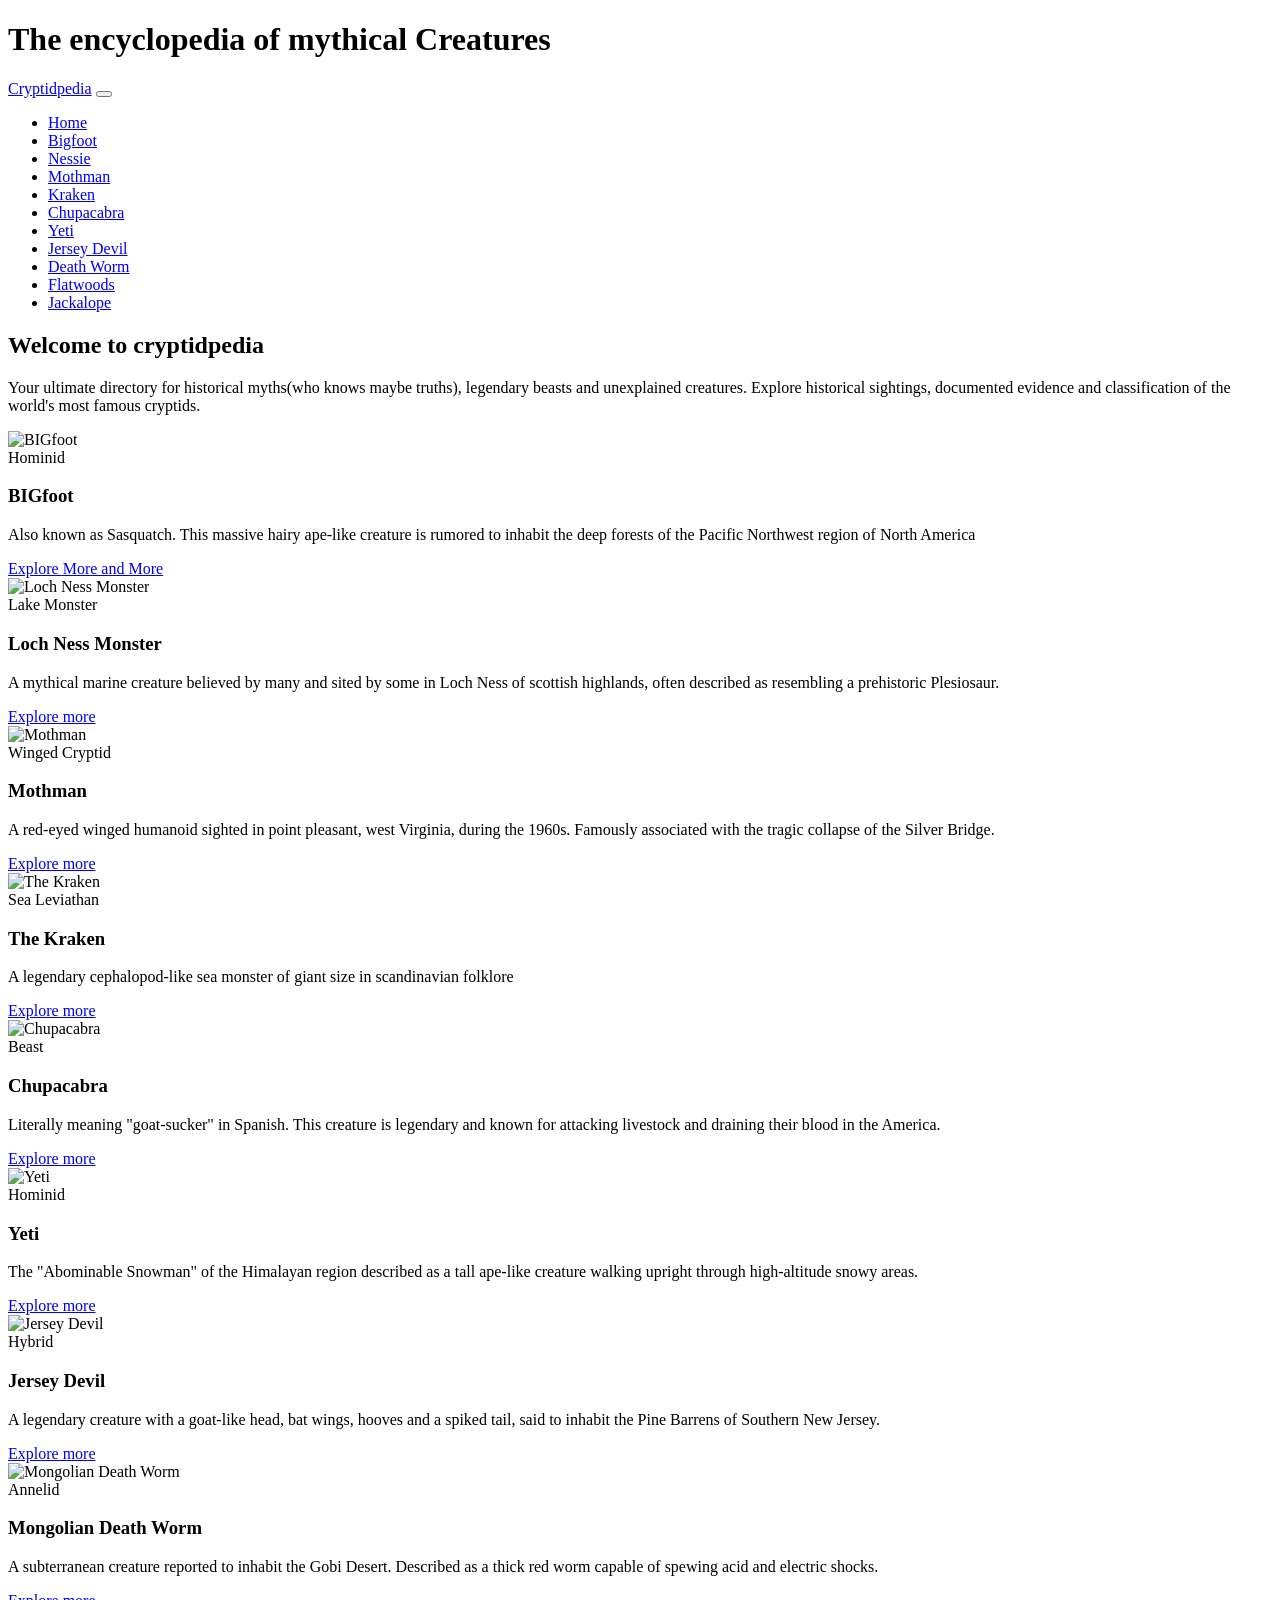
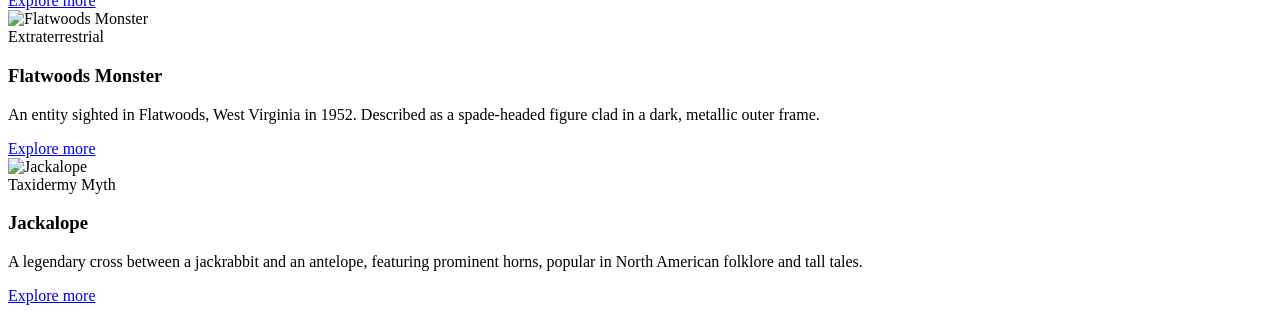
==== index.html @ 9d9c45a8 "fixed the indexing a little, added hamburger menu code and hence index page done for now" ====
<!DOCTYPE html>
<html lang="en">
    <head>
        <meta charset="UTF-8">
        <meta name="viewport" content="width=device-width, initial-scale=1.0">
        <title>Cryptidpedia</title>
        <h1> The encyclopedia of mythical Creatures </h1>
        <link rel="stylesheet" href="style.css">
        <script src="script.js" defer></script>
    </head>

<body>

        <header class="topBar">
        <div class="nav-container">
            <a href="index.html" class="logoText">Cryptid<span>pedia</span></a>
            <button class="hamb-btn" id="hamb-btn">
                <div class="h-line"></div>
                <div class="h-line"></div>
                <div class="h-line"></div>
            </button>
            <ul class="navLinks" id="nav-links-id">
                <li class="nav-item active-tab"><a href="index.html">Home</a></li>
                <li class="nav-item"><a href="bigfoot.html">Bigfoot</a></li>
                <li class="nav-item"><a href="nessie.html">Nessie</a></li>
                <li class="nav-item"><a href="mothman.html">Mothman</a></li>
                <li class="nav-item"><a href="kraken.html">Kraken</a></li>
                <li class="nav-item"><a href="chupacabra.html">Chupacabra</a></li>
                <li class="nav-item"><a href="yeti.html">Yeti</a></li>
                <li class="nav-item"><a href="jersey-devil.html">Jersey Devil</a></li>
                <li class="nav-item"><a href="death-worm.html">Death Worm</a></li>
                <li class="nav-item"><a href="flatwoods.html">Flatwoods</a></li>
                <li class="nav-item"><a href="jackalope.html">Jackalope</a></li>
            </ul>
        </div>
    </header>


<main class="wo-main">
<section class ="my_section">
    <h1>Welcome to cryptidpedia</h1>
    <p>Your ultimate directory for historical myths(who knows maybe truths), legendary beasts and unexplained creatures. Explore historical sightings, documented evidence and classification of the world's most famous cryptids.</p>
</section>

<section class="crytid-list-grud">
    <div clas="cryptid-box">
        <div>
            <div class="cryptid-img"><img src="" alt="BIGfoot"></div>
            <span class="cryptid_type">Hominid</span>
            <h3>BIGfoot</h3>
            <p>Also known as Sasquatch. This massive hairy ape-like creature is rumored to inhabit the deep forests of the Pacific Northwest region  of North America</p>
        </div>
        <a href="BIGfoot.html" class="cryptid-box-btn">Explore More and More</a>
    </div>

    <div class="cryptid-box">
        <div>
            <div class="cryptid-img"><img src="" alt="Loch Ness Monster"></div>
            <span class="cryptid_type">Lake Monster</span>
            <h3>Loch Ness Monster</h3>
            <p>A mythical marine creature believed by many and sited by some in Loch Ness of scottish highlands, often described as resembling a prehistoric Plesiosaur. </p>
        </div>
        <a href="nessie.html" class="cryptid-box-btn"> Explore more</a>
    </div>

    <div class="cryptid-box">
        <div>
            <div class="cryptid-img"><img src="" alt="Mothman"></div>
            <span clas="cryptid_type">Winged Cryptid</span>
            <h3>Mothman</h3>
            <p>A red-eyed winged humanoid sighted in point pleasant, west Virginia, during the 1960s. Famously associated with the tragic collapse of the Silver Bridge.</p>
        </div>
        <a href="mothman.html" class="cryptid-box-btn">Explore more</a>
    </div>

    <div class="cryptid-box">
        <div>
            <div class="cryptid-img"><img src="" alt="The Kraken"></div>
            <span class="cryptid_type">Sea Leviathan</span>
            <h3> The Kraken</h3>
            <p>A legendary cephalopod-like sea monster of giant size in scandinavian folklore</p>
        </div>
        <a href="kraken.html" class="cryptid-box-btn">Explore more</a>
    </div>

    <div class="cryptid-box">
                <div>
                    <div class="cryptid-img"><img src="" alt="Chupacabra"></div>
                    <span class="cryptid_type">Beast</span>
                    <h3>Chupacabra</h3>
                    <p>Literally meaning "goat-sucker" in Spanish. This creature is legendary and known for attacking livestock and draining their blood in the America.</p>
                </div>
                <a href="chupacabra.html" class="cryptid-box-btn">Explore more</a>
            </div>

            <div class="cryptid-box">
                <div>
                    <div class="cryptid-img"><img src="" alt="Yeti"></div>
                    <span class="cryptid_type">Hominid</span>
                    <h3>Yeti</h3>
                    <p>The "Abominable Snowman" of the Himalayan region described as a tall ape-like creature walking upright through high-altitude snowy areas.</p>
                </div>
                <a href="yeti.html" class="cryptid-box-btn">Explore more</a>
            </div>

            <div class="cryptid-box">
                <div>
                    <div class="cryptid-img"><img src="" alt="Jersey Devil"></div>
                    <span class="cryptid_type">Hybrid</span>
                    <h3>Jersey Devil</h3>
                    <p>A legendary creature with a goat-like head, bat wings, hooves and a spiked tail, said to inhabit the Pine Barrens of Southern New Jersey.</p>
                </div>
                <a href="jersey-devil.html" class="cryptid-box-btn">Explore more</a>
            </div>

            <div class="cryptid-box">
                <div>
                    <div class="cryptid-img"><img src="" alt="Mongolian Death Worm"></div>
                    <span class="cryptid_type">Annelid</span>
                    <h3>Mongolian Death Worm</h3>
                    <p>A subterranean creature reported to inhabit the Gobi Desert. Described as a thick red worm capable of spewing acid and electric shocks.</p>
                </div>
                <a href="death-worm.html" class="cryptid-box-btn">Explore more</a>
            </div>

            <div class="cryptid-box">
                <div>
                    <div class="cryptid-img"><img src="" alt="Flatwoods Monster"></div>
                    <span class="cryptid_type">Extraterrestrial</span>
                    <h3>Flatwoods Monster</h3>
                    <p>An entity sighted in Flatwoods, West Virginia in 1952. Described as a spade-headed figure clad in a dark, metallic outer frame.</p>
                </div>
                <a href="flatwoods.html" class="cryptid-box-btn">Explore more</a>
            </div>

            <div class="cryptid-box">
                <div>
                    <div class="cryptid-img"><img src="" alt="Jackalope"></div>
                    <span class="cryptid_type">Taxidermy Myth</span>
                    <h3>Jackalope</h3>
                    <p>A legendary cross between a jackrabbit and an antelope, featuring prominent horns, popular in North American folklore and tall tales.</p>
                </div>
                <a href="jackalope.html" class="cryptid-box-btn">Explore more</a>
            </div>

</section>
</main>
</body>
</html>
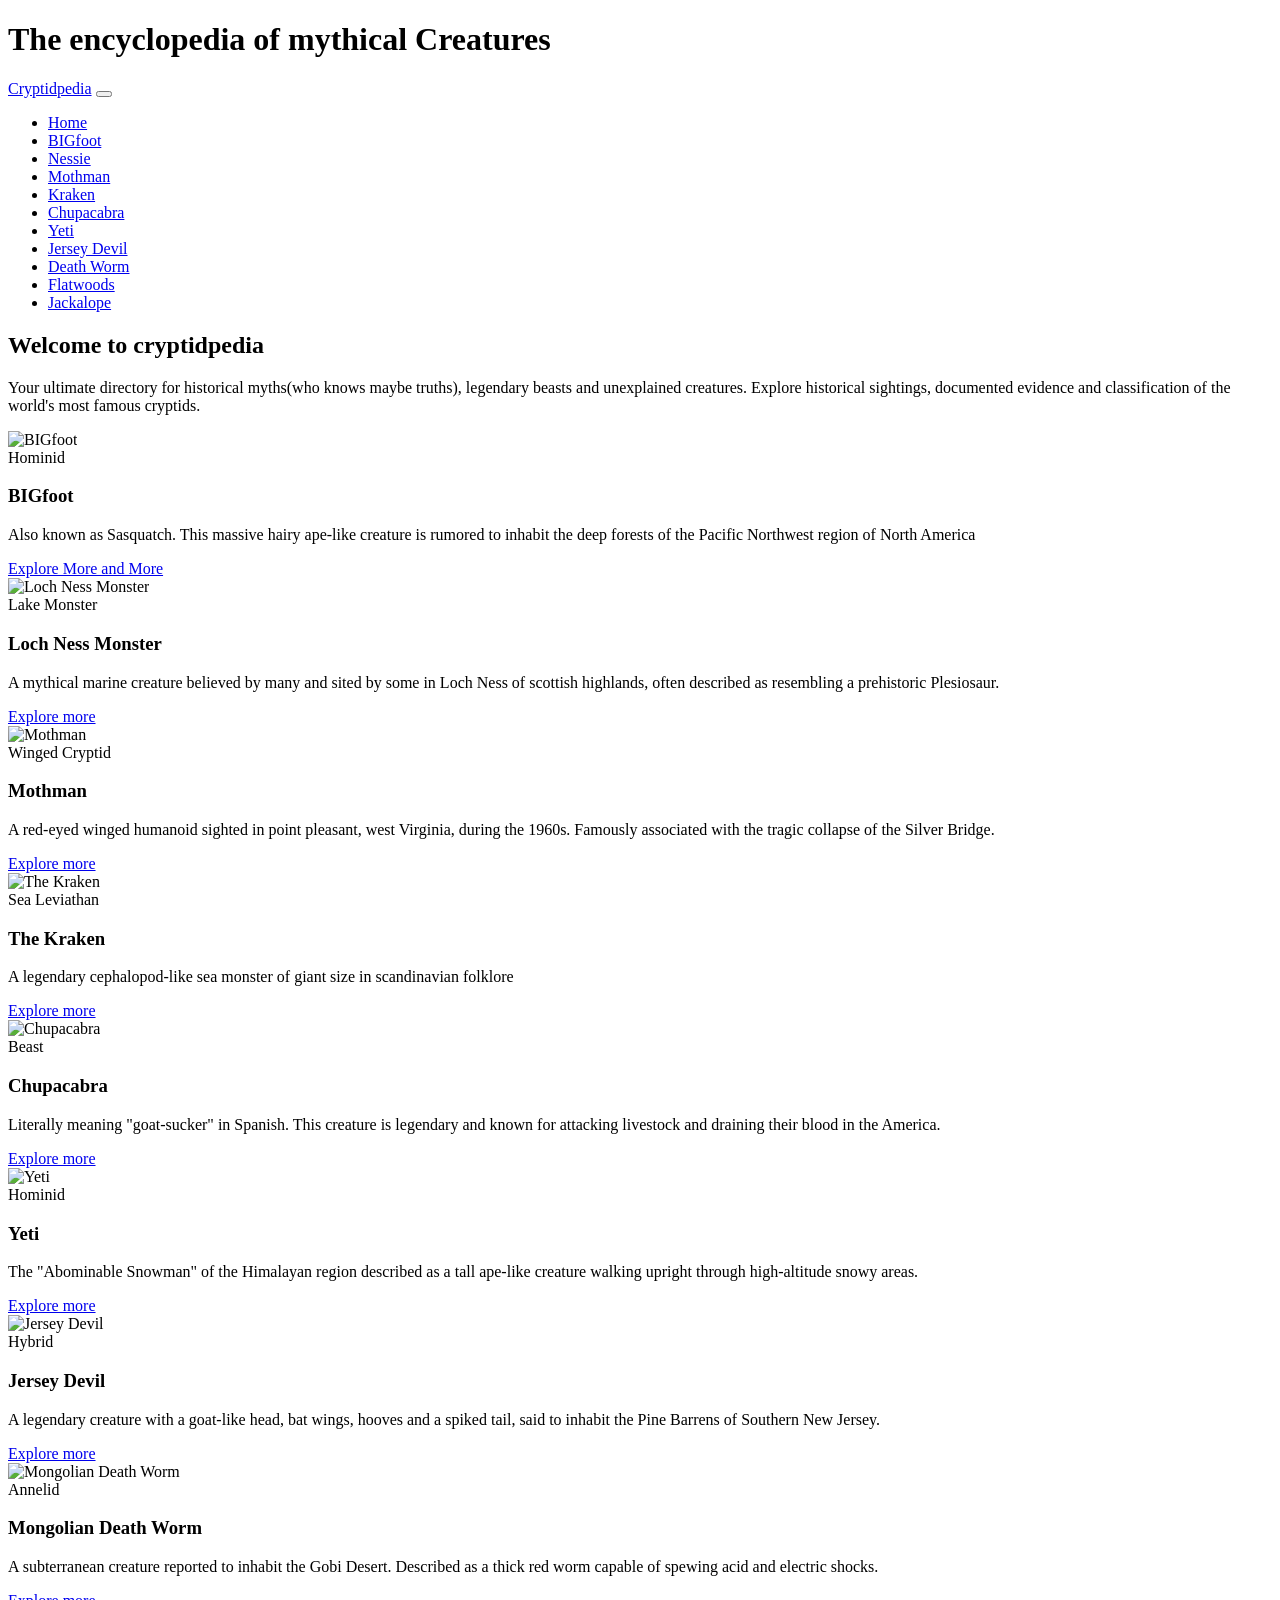
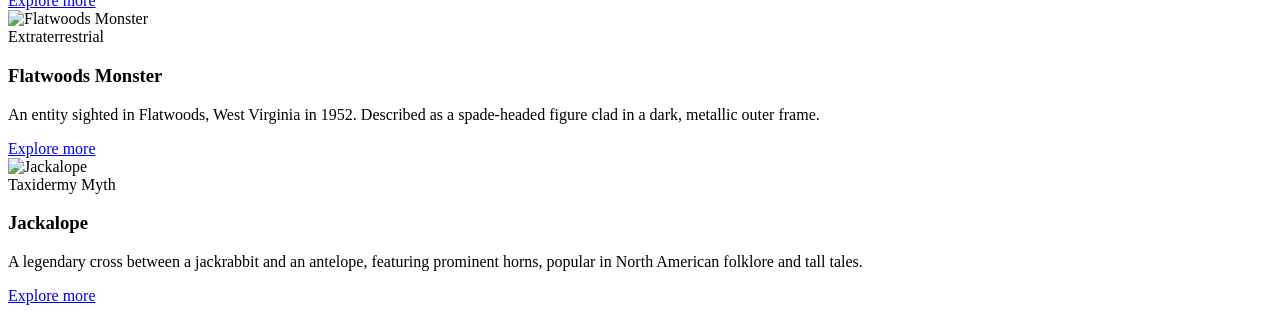
==== commit 6205b41b: "forgot to type Bigfoot as BIGfoot." ====
--- a/index.html
+++ b/index.html
@@ -21,7 +21,7 @@
             </button>
             <ul class="navLinks" id="nav-links-id">
                 <li class="nav-item active-tab"><a href="index.html">Home</a></li>
-                <li class="nav-item"><a href="bigfoot.html">Bigfoot</a></li>
+                <li class="nav-item"><a href="bigfoot.html">BIGfoot</a></li>
                 <li class="nav-item"><a href="nessie.html">Nessie</a></li>
                 <li class="nav-item"><a href="mothman.html">Mothman</a></li>
                 <li class="nav-item"><a href="kraken.html">Kraken</a></li>
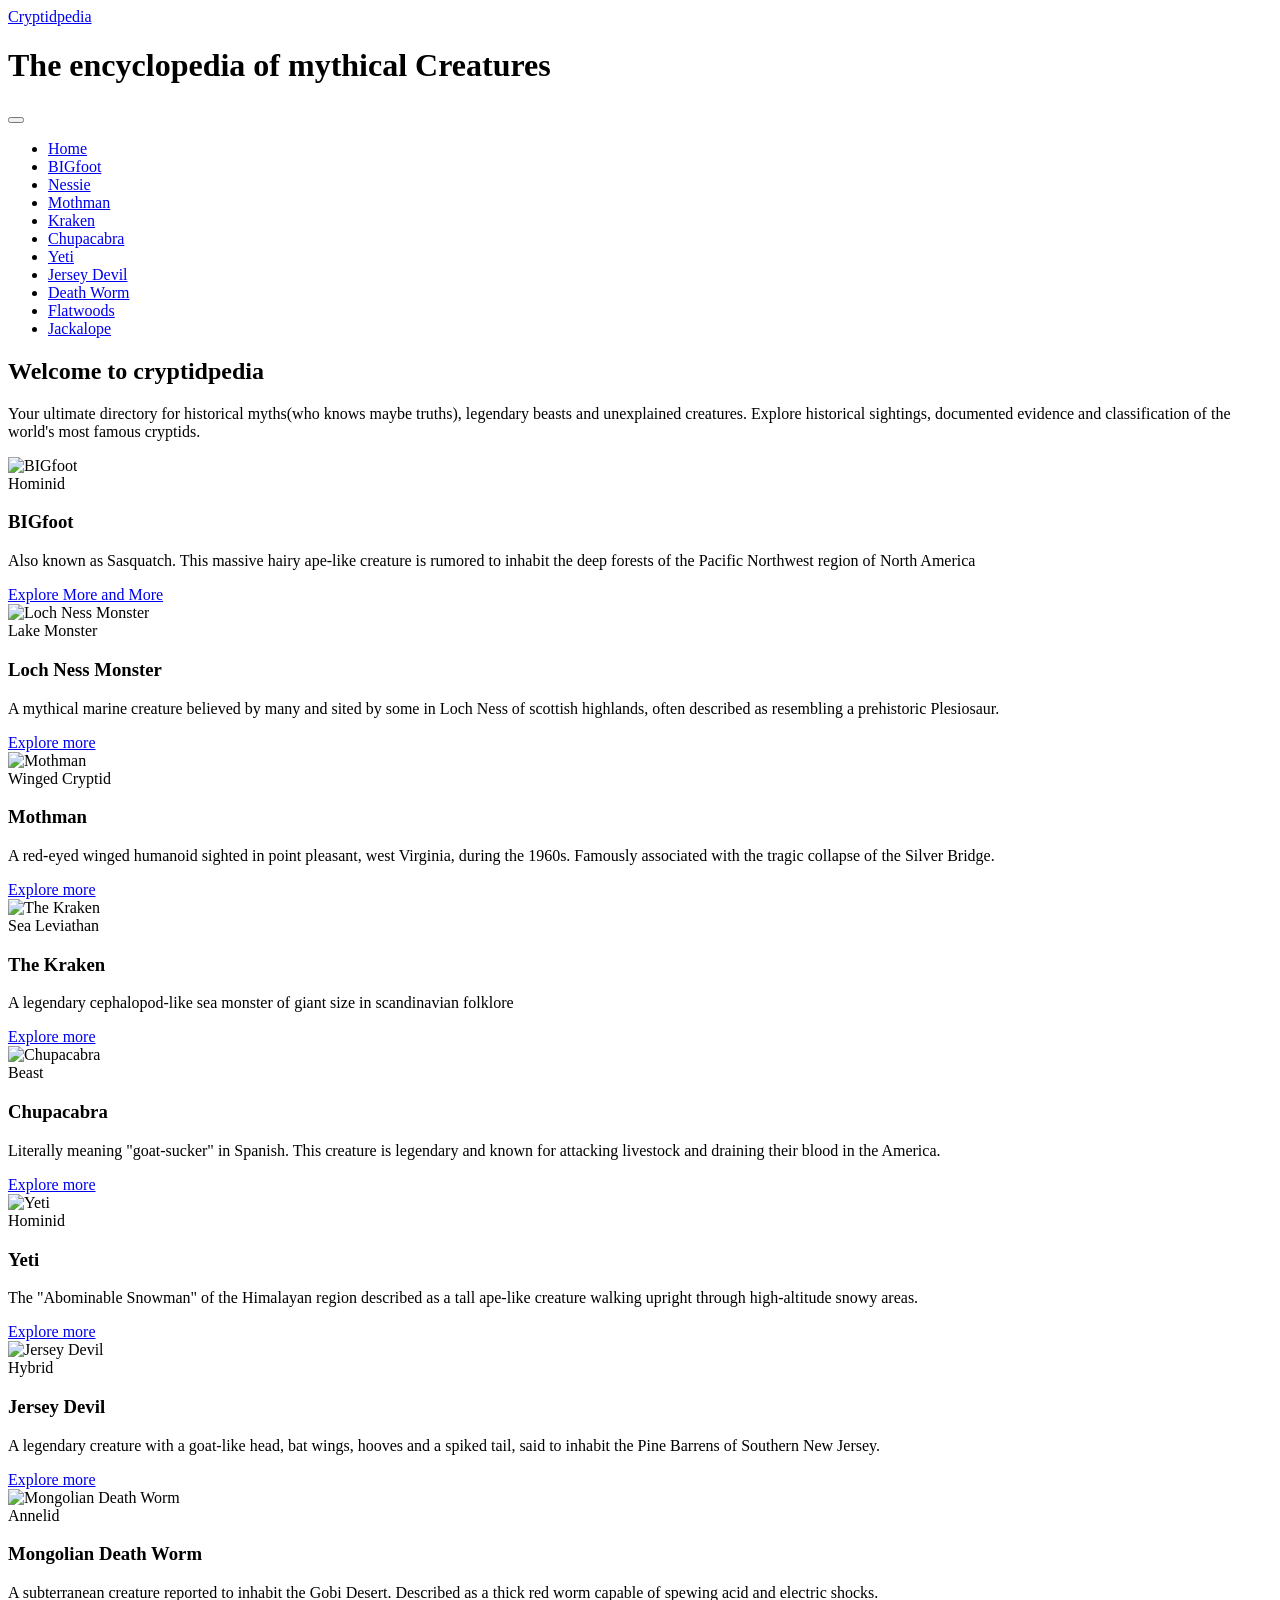
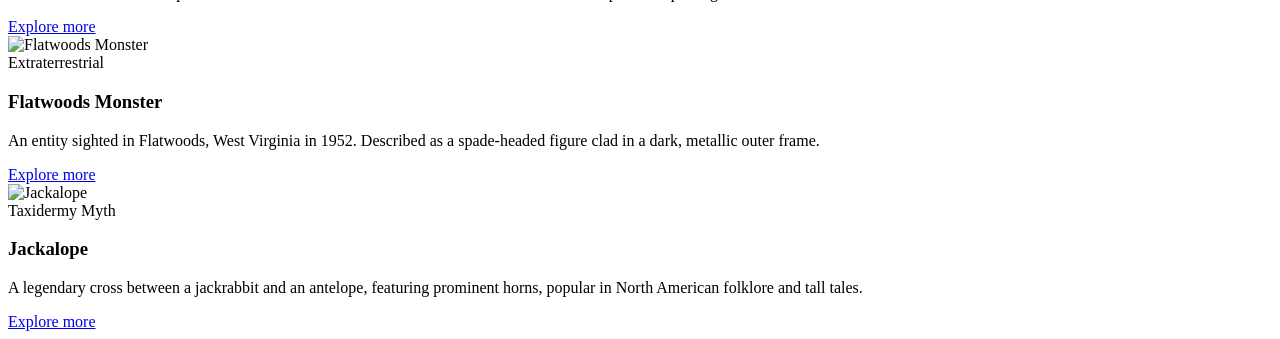
==== commit e1892b5b: "BIGfoot page done. fixed some dumb errors in index file. coding after a long time maybe that's why m" ====
--- a/index.html
+++ b/index.html
@@ -4,7 +4,6 @@
         <meta charset="UTF-8">
         <meta name="viewport" content="width=device-width, initial-scale=1.0">
         <title>Cryptidpedia</title>
-        <h1> The encyclopedia of mythical Creatures </h1>
         <link rel="stylesheet" href="style.css">
         <script src="script.js" defer></script>
     </head>
@@ -14,6 +13,7 @@
         <header class="topBar">
         <div class="nav-container">
             <a href="index.html" class="logoText">Cryptid<span>pedia</span></a>
+            <h1> The encyclopedia of mythical Creatures </h1>
             <button class="hamb-btn" id="hamb-btn">
                 <div class="h-line"></div>
                 <div class="h-line"></div>
@@ -21,7 +21,7 @@
             </button>
             <ul class="navLinks" id="nav-links-id">
                 <li class="nav-item active-tab"><a href="index.html">Home</a></li>
-                <li class="nav-item"><a href="bigfoot.html">BIGfoot</a></li>
+                <li class="nav-item"><a href="BIGfoot.html">BIGfoot</a></li>
                 <li class="nav-item"><a href="nessie.html">Nessie</a></li>
                 <li class="nav-item"><a href="mothman.html">Mothman</a></li>
                 <li class="nav-item"><a href="kraken.html">Kraken</a></li>
@@ -42,8 +42,8 @@
     <p>Your ultimate directory for historical myths(who knows maybe truths), legendary beasts and unexplained creatures. Explore historical sightings, documented evidence and classification of the world's most famous cryptids.</p>
 </section>
 
-<section class="crytid-list-grud">
-    <div clas="cryptid-box">
+<section class="crytid-list-grid">
+    <div class="cryptid-box">
         <div>
             <div class="cryptid-img"><img src="" alt="BIGfoot"></div>
             <span class="cryptid_type">Hominid</span>
@@ -66,7 +66,7 @@
     <div class="cryptid-box">
         <div>
             <div class="cryptid-img"><img src="" alt="Mothman"></div>
-            <span clas="cryptid_type">Winged Cryptid</span>
+            <span class="cryptid_type">Winged Cryptid</span>
             <h3>Mothman</h3>
             <p>A red-eyed winged humanoid sighted in point pleasant, west Virginia, during the 1960s. Famously associated with the tragic collapse of the Silver Bridge.</p>
         </div>
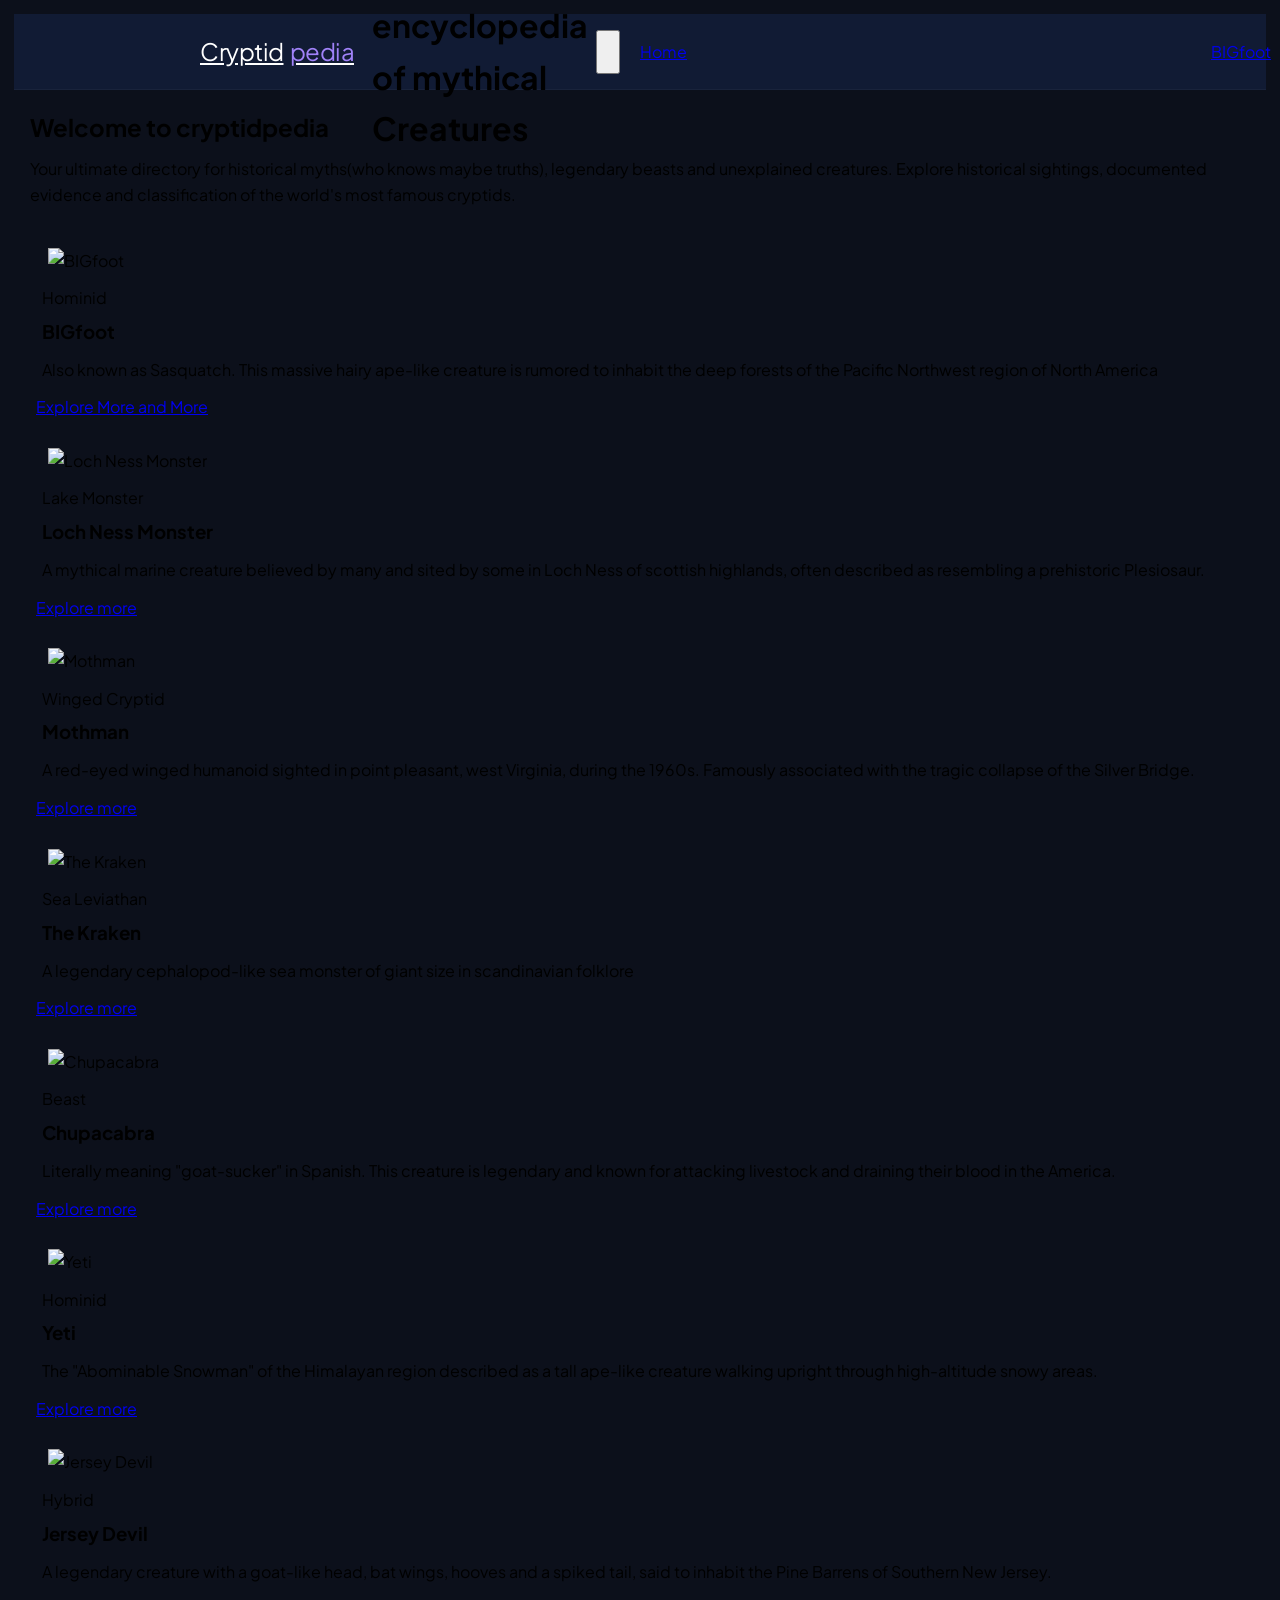
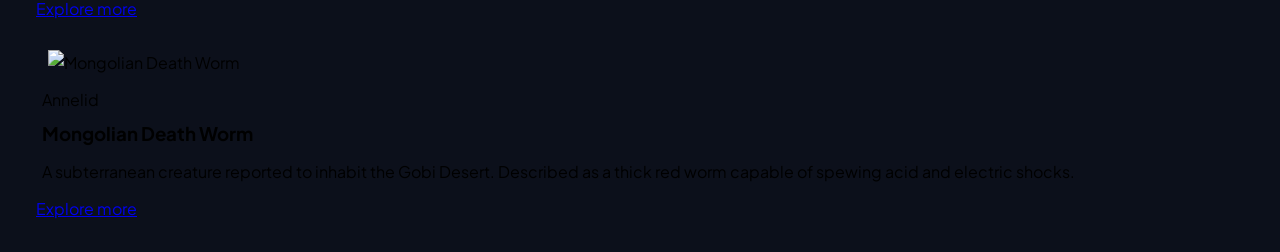
==== commit 38e92efd: "working on css. assined letter spacing negative value thought they would over lap but they didn't. w" ====
--- a/index.html
+++ b/index.html
@@ -122,30 +122,7 @@
                 </div>
                 <a href="death-worm.html" class="cryptid-box-btn">Explore more</a>
             </div>
-
-            <div class="cryptid-box">
-                <div>
-                    <div class="cryptid-img"><img src="" alt="Flatwoods Monster"></div>
-                    <span class="cryptid_type">Extraterrestrial</span>
-                    <h3>Flatwoods Monster</h3>
-                    <p>An entity sighted in Flatwoods, West Virginia in 1952. Described as a spade-headed figure clad in a dark, metallic outer frame.</p>
-                </div>
-                <a href="flatwoods.html" class="cryptid-box-btn">Explore more</a>
-            </div>
-
-            <div class="cryptid-box">
-                <div>
-                    <div class="cryptid-img"><img src="" alt="Jackalope"></div>
-                    <span class="cryptid_type">Taxidermy Myth</span>
-                    <h3>Jackalope</h3>
-                    <p>A legendary cross between a jackrabbit and an antelope, featuring prominent horns, popular in North American folklore and tall tales.</p>
-                </div>
-                <a href="jackalope.html" class="cryptid-box-btn">Explore more</a>
-            </div>
-
 </section>
 </main>
 </body>
-</html>
-
-
+</html>
--- a/style.css
+++ b/style.css
@@ -0,0 +1,56 @@
+@import url('https://fonts.googleapis.com/css2?family=Plus+Jakarta+Sans:wght@300;400;500;600;700;800&display=swap');
+
+* {
+    box-sizing: border-box;
+    margin: 2px;
+    padding: 4px;
+
+}
+
+body {
+    font-family: 'Plus Jakarta Sans', sans-serif;
+    background-color: #0c101b;
+    line-height: 1.6;
+}
+
+.topBar {
+    background: rgba(18, 29, 54, 0.95);
+    backdrop-filter: blur(10px);
+    position: sticky;
+    top: 0;
+    z-index: 1000;
+    border-bottom: 1px solid rgba(255, 255, 255, 0.034);
+    padding: 0px 20px;
+}
+
+.nav-container {
+    max-width: 900px;
+    margin: 0 auto;
+    display: flex;
+    justify-content: space-between;
+    align-items: center;
+    height: 75px;
+}
+
+.logoText {
+    font-size: 24px;
+    color: #ffffff;
+    letter-spacing: -0.5px;
+    transition: all 0.3s ease;
+}
+
+.logoText span {
+    color: #a082f8;
+}
+
+.logoText:hover {
+    color: #c084fc;
+}
+
+.navLinks {
+    display: flex;
+    align-items: center;
+    list-style: none;
+    gap: 500px;
+}
+
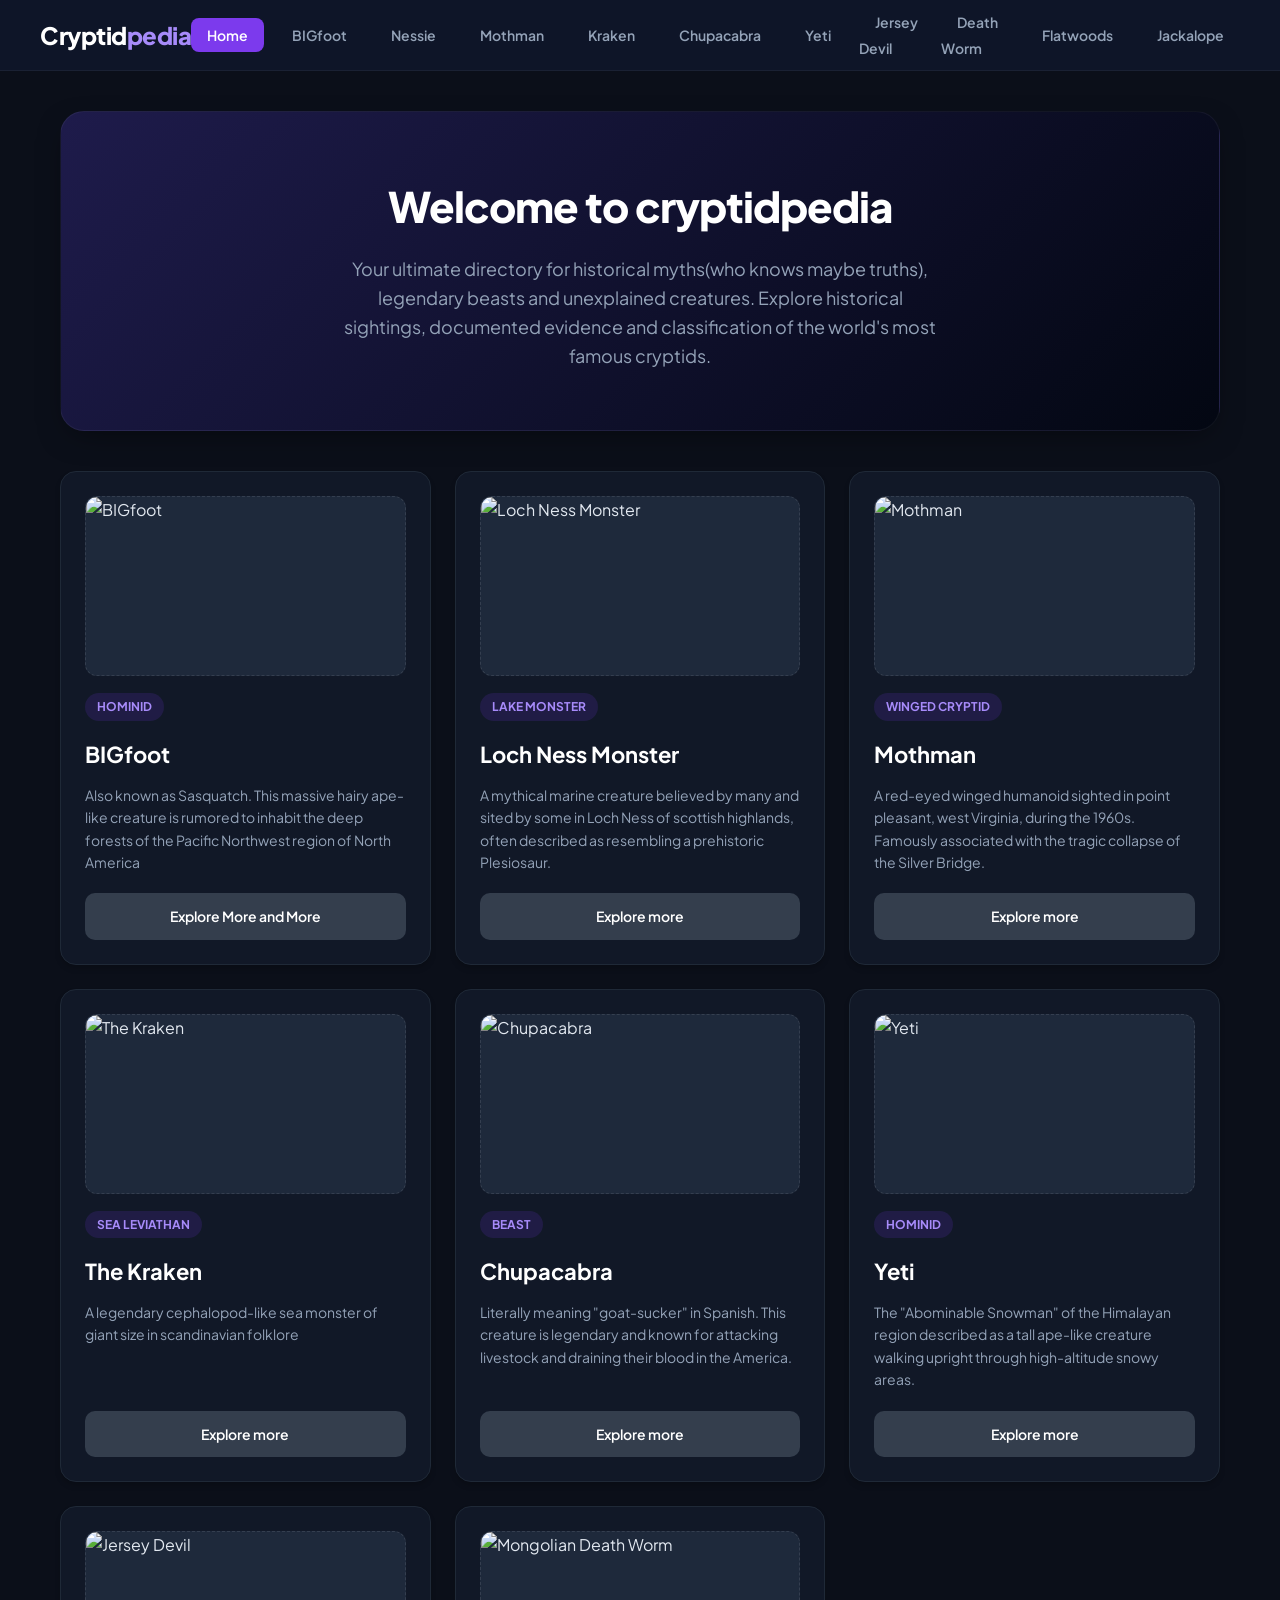
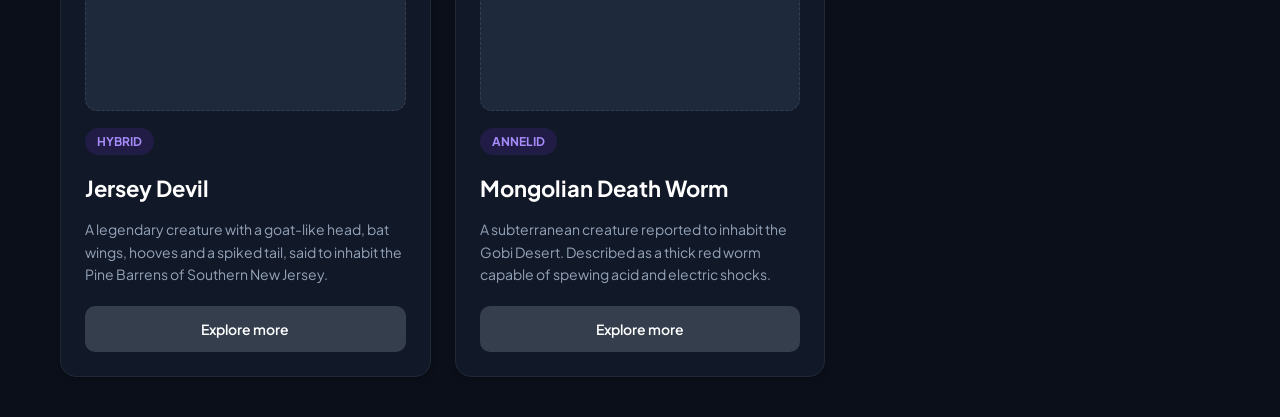
==== commit 30cedd00: "does writing css in single line makes it faster?. It feels so atleast. but why is my JS not working" ====
--- a/index.html
+++ b/index.html
@@ -13,7 +13,6 @@
         <header class="topBar">
         <div class="nav-container">
             <a href="index.html" class="logoText">Cryptid<span>pedia</span></a>
-            <h1> The encyclopedia of mythical Creatures </h1>
             <button class="hamb-btn" id="hamb-btn">
                 <div class="h-line"></div>
                 <div class="h-line"></div>
--- a/style.css
+++ b/style.css
@@ -1,56 +1,223 @@
 @import url('https://fonts.googleapis.com/css2?family=Plus+Jakarta+Sans:wght@300;400;500;600;700;800&display=swap');
 
-* {
-    box-sizing: border-box;
-    margin: 2px;
-    padding: 4px;
-
-}
+* { box-sizing: border-box; margin: 0; padding: 0; }
 
 body {
     font-family: 'Plus Jakarta Sans', sans-serif;
-    background-color: #0c101b;
+    background: #0b0f19;
+    color: #e2e8f0;
     line-height: 1.6;
 }
 
 .topBar {
-    background: rgba(18, 29, 54, 0.95);
+    background: rgba(15, 23, 42, 0.95);
     backdrop-filter: blur(10px);
     position: sticky;
     top: 0;
     z-index: 1000;
-    border-bottom: 1px solid rgba(255, 255, 255, 0.034);
-    padding: 0px 20px;
-}
+    border-bottom: 1px solid rgba(255, 255, 255, 0.05);
+    padding: 0 20px;
+}
+
+.nav-container, .navLinks { display: flex; align-items: center; }
 
 .nav-container {
-    max-width: 900px;
+    max-width: 1200px;
     margin: 0 auto;
-    display: flex;
     justify-content: space-between;
-    align-items: center;
-    height: 75px;
+    height: 70px;
 }
 
 .logoText {
     font-size: 24px;
-    color: #ffffff;
+    font-weight: 800;
+    color: #fff;
+    text-decoration: none;
     letter-spacing: -0.5px;
     transition: all 0.3s ease;
 }
 
-.logoText span {
-    color: #a082f8;
-}
-
-.logoText:hover {
-    color: #c084fc;
-}
-
-.navLinks {
+.logoText span { color: #a78bfa; }
+.logoText:hover { color: #c084fc; }
+
+.navLinks { list-style: none; gap: 12px; }
+
+.nav-item a {
+    color: #94a3b8;
+    text-decoration: none;
+    font-size: 14px;
+    font-weight: 600;
+    padding: 8px 16px;
+    border-radius: 8px;
+    transition: all 0.25s ease-in-out;
+}
+
+.nav-item a:hover {
+    color: #fff;
+    background-color: rgba(255, 255, 255, 0.05);
+}
+
+.nav-item.active-tab a { color: #fff; background-color: #7c3aed; }
+
+.hamb-btn {
+    display: none;
+    background: transparent;
+    border: none;
+    cursor: pointer;
+    flex-direction: column;
+    justify-content: space-between;
+    width: 26px;
+    height: 19px;
+}
+
+.h-line {
+    width: 100%;
+    height: 2.5px;
+    background-color: #fff;
+    border-radius: 4px;
+    transition: all 0.3s ease;
+}
+
+.wo-main { max-width: 1200px; margin: 40px auto; padding: 0 20px; }
+
+.my_section {
+    background: linear-gradient(135deg, #1e1b4b 0%, #030712 100%);
+    border-radius: 24px;
+    padding: 60px 40px;
+    text-align: center;
+    color: #fff;
+    margin-bottom: 40px;
+    box-shadow: 0 10px 30px -10px rgba(0, 0, 0, 0.5);
+    position: relative;
+    overflow: hidden;
+    border: 1px solid rgba(255, 255, 255, 0.05);
+}
+
+.my_section h1 { font-size: 42px; font-weight: 800; margin-bottom: 16px; letter-spacing: -1px; }
+.my_section p { font-size: 18px; color: #94a3b8; max-width: 600px; margin: 0 auto; }
+
+.crytid-list-grid { display: grid; grid-template-columns: repeat(auto-fill, minmax(320px, 1fr)); gap: 24px; }
+
+.cryptid-box, .main-content-box, .sidebar-card {
+    background: #111827;
+    border: 1px solid #1f2937;
+    box-shadow: 0 4px 6px -1px rgba(0, 0, 0, 0.2);
+}
+
+.cryptid-box {
+    border-radius: 16px;
+    padding: 24px;
+    transition: all 0.3s ease;
+    display: flex;
+    flex-direction: column;
+    justify-content: space-between;
+}
+
+.cryptid-box:hover {
+    transform: translateY(-5px);
+    box-shadow: 0 20px 25px -5px rgba(0, 0, 0, 0.3), 0 10px 10px -5px rgba(0, 0, 0, 0.2);
+    border-color: #374151;
+}
+
+.cryptid_type {
+    display: inline-block;
+    padding: 4px 12px;
+    background-color: rgba(124, 58, 237, 0.15);
+    color: #a78bfa;
+    border-radius: 100px;
+    font-size: 12px;
+    font-weight: 700;
+    margin-bottom: 16px;
+    text-transform: uppercase;
+}
+
+.cryptid-box h3 { font-size: 22px; font-weight: 700; color: #fff; margin-bottom: 12px; }
+.cryptid-box p { color: #94a3b8; font-size: 14px; margin-bottom: 20px; flex-grow: 1; }
+
+.cryptid-box-btn {
+    display: inline-block;
+    width: 100%;
+    text-align: center;
+    background-color: #343e4d;
+    color: #fff;
+    text-decoration: none;
+    padding: 12px;
+    border-radius: 10px;
+    font-weight: 600;
+    font-size: 14px;
+    transition: background-color 0.2s;
+}
+
+.cryptid-box-btn:hover { background-color: #20064d; }
+
+.cryptid-details { display: grid; grid-template-columns: 2fr 1fr; gap: 32px; }
+
+.main-content-box { border-radius: 20px; padding: 40px; }
+.main-content-box h2 { font-size: 32px; font-weight: 800; margin-bottom: 20px; }
+.main-content-box p { margin-bottom: 20px; color: #718299; font-size: 16px; }
+
+.sidebar-card { border-radius: 20px; padding: 30px; height: fit-content; }
+.sidebar-card h3 { font-size: 20px; font-weight: 700; margin-bottom: 20px; border-bottom: 2px solid #1f2937; padding-bottom: 10px; }
+
+.specsTable { width: 100%; border-collapse: collapse; }
+.specsTable tr { border-bottom: 1px solid #141b24; }
+.specsTable tr:last-child { border-bottom: none; }
+.specsTable td { padding: 12px 0; font-size: 14px; }
+.specsTable td.label-cell { font-weight: 600; color: #445368; width: 45%; }
+.specsTable td.val-cell { font-weight: 700; color: #fff; text-align: right; }
+
+.pros-cons-grid { display: grid; grid-template-columns: 1fr 1fr; gap: 20px; margin-top: 30px; }
+
+.pro-box, .con-box { border-radius: 12px; padding: 20px; }
+.pro-box { background-color: rgba(16, 185, 129, 0.05); border: 1px solid rgba(16, 185, 129, 0.2); }
+.pro-box h4 { color: #18815b; font-weight: 700; margin-bottom: 10px; }
+
+.con-box { background-color: rgba(239, 68, 68, 0.05); border: 1px solid rgba(239, 68, 68, 0.2); }
+.con-box h4 { color: #610909; font-weight: 700; margin-bottom: 10px; }
+
+.bullet-list { list-style-position: inside; margin-left: 5px; }
+.bullet-list li { font-size: 14px; color: #94a3b8; margin-bottom: 8px; }
+
+.logoText:hoverr { opacity: 0.8; }
+
+@media (max-width: 900px) {
+    .cryptid-details { grid-template-columns: 1fr; }
+}
+
+@media (max-width: 768px) {
+    .hamb-btn { display: flex; }
+    .navLinks {
+        display: none;
+        flex-direction: column;
+        width: 100%;
+        position: absolute;
+        top: 70px;
+        left: 0;
+        background-color: #0f172a;
+        padding: 20px;
+        border-bottom: 1px solid rgba(255, 255, 255, 0.1);
+        gap: 15px;
+    }
+    .navLinks.showMenu { display: flex; }
+    .nav-item { width: 100%; text-align: center; }
+    .nav-item a { display: block; width: 100%; padding: 12px 0; }
+    .my_section { padding: 40px 20px; }
+    .my_section h1 { font-size: 32px; }
+    .pros-cons-grid { grid-template-columns: 1fr; }
+}
+
+.c7 { font-size: 0.9rem; color: #aaa }
+
+.cryptid-img, .detail-img {
+    width: 100%;
+    background-color: #1e293b;
     display: flex;
     align-items: center;
-    list-style: none;
-    gap: 500px;
-}
-
+    justify-content: center;
+    overflow: hidden;
+    border: 1px dashed rgba(255, 255, 255, 0.1);
+}
+
+.cryptid-img { height: 180px; border-radius: 12px; margin-bottom: 16px; }
+.detail-img { height: 300px; border-radius: 16px; margin-bottom: 24px; }
+.cryptid-img img, .detail-img img { width: 100%; height: 100%; object-fit: cover; }
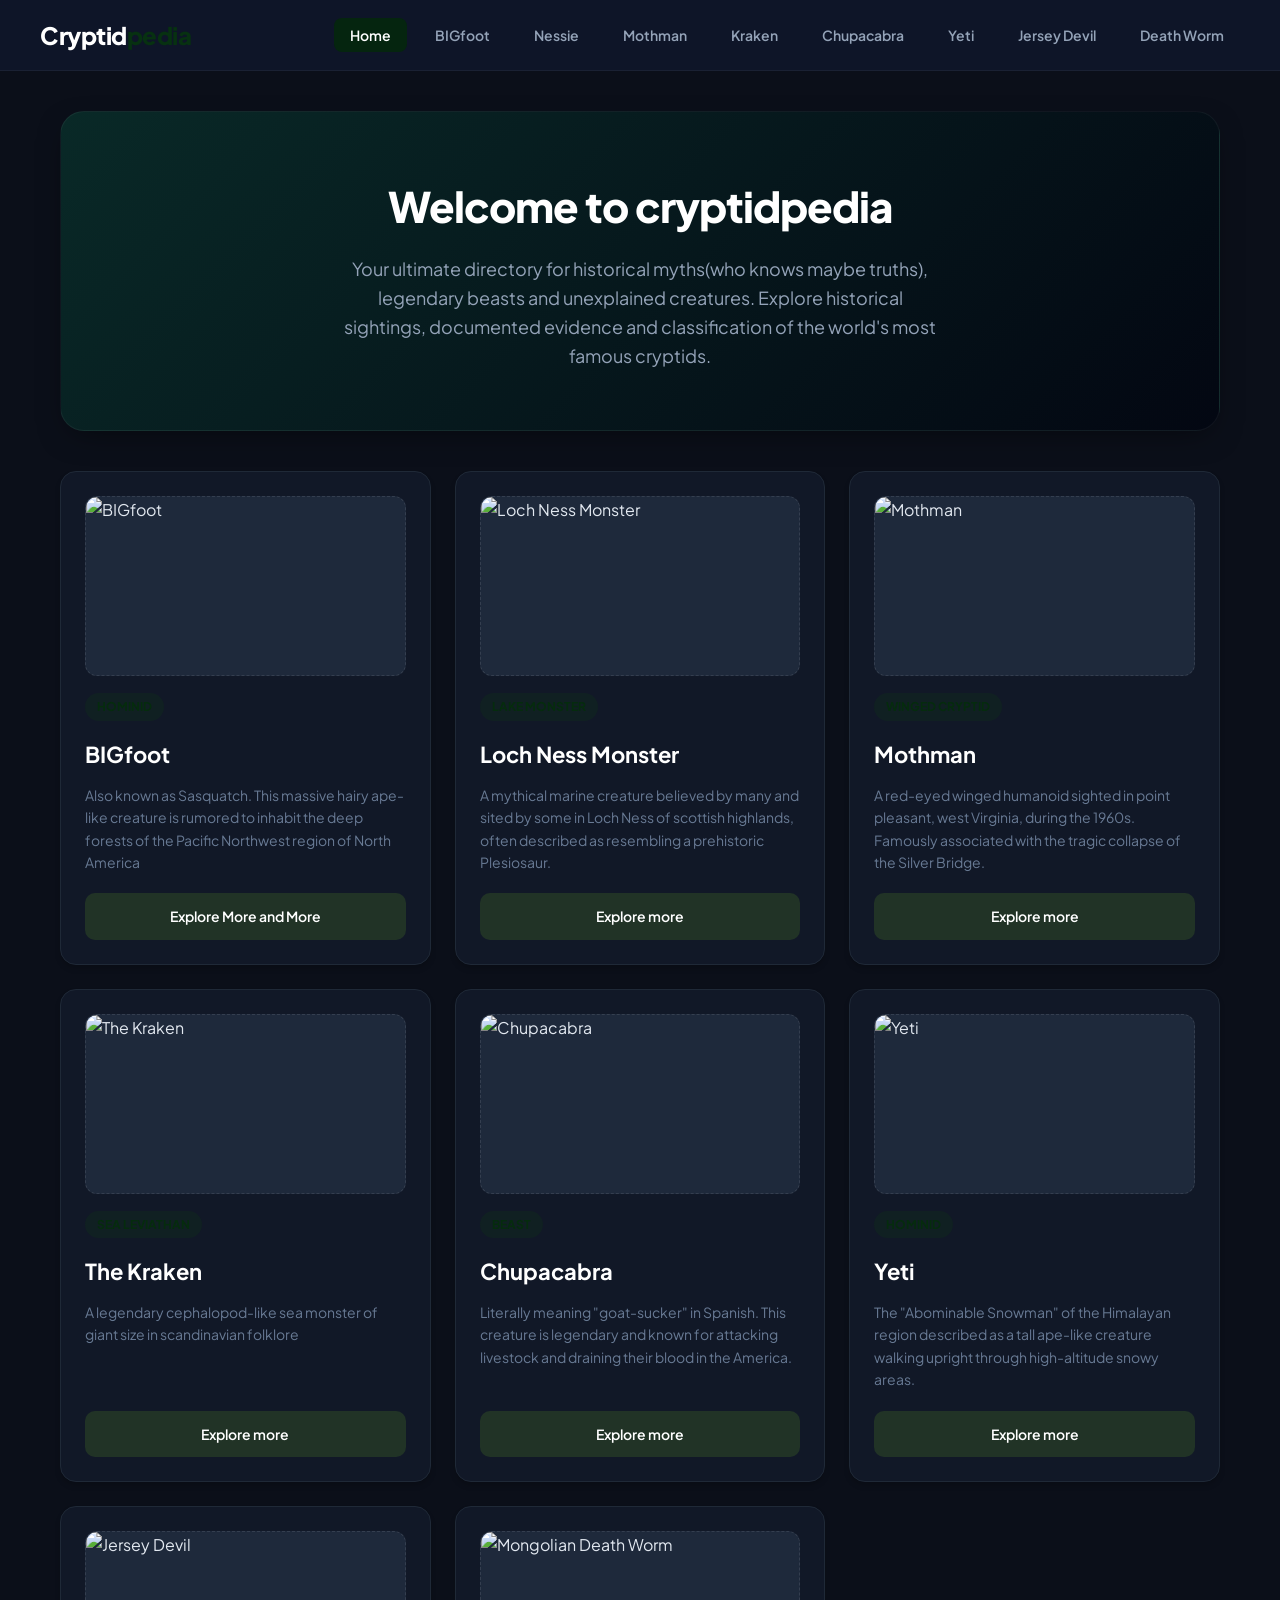
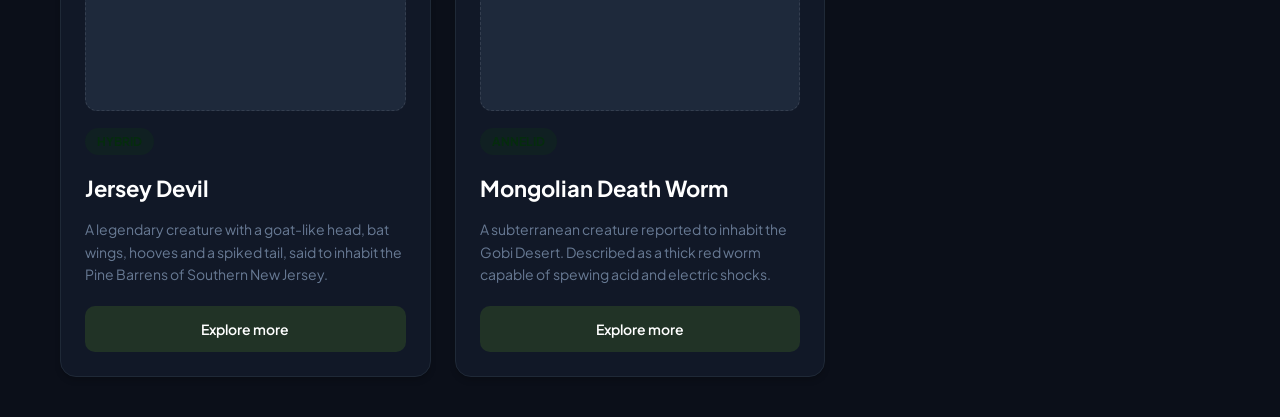
==== commit 17d013bf: "removed flatwoods and jackalope cause made navbar look bad and they weren't interesting anyway c'mon" ====
--- a/index.html
+++ b/index.html
@@ -28,8 +28,6 @@
                 <li class="nav-item"><a href="yeti.html">Yeti</a></li>
                 <li class="nav-item"><a href="jersey-devil.html">Jersey Devil</a></li>
                 <li class="nav-item"><a href="death-worm.html">Death Worm</a></li>
-                <li class="nav-item"><a href="flatwoods.html">Flatwoods</a></li>
-                <li class="nav-item"><a href="jackalope.html">Jackalope</a></li>
             </ul>
         </div>
     </header>
--- a/style.css
+++ b/style.css
@@ -37,8 +37,8 @@
     transition: all 0.3s ease;
 }
 
-.logoText span { color: #a78bfa; }
-.logoText:hover { color: #c084fc; }
+.logoText span { color: #073111; }
+.logoText:hover { color: #073111; }
 
 .navLinks { list-style: none; gap: 12px; }
 
@@ -57,7 +57,7 @@
     background-color: rgba(255, 255, 255, 0.05);
 }
 
-.nav-item.active-tab a { color: #fff; background-color: #7c3aed; }
+.nav-item.active-tab a { color: #fff; background-color: #05250f; }
 
 .hamb-btn {
     display: none;
@@ -81,7 +81,7 @@
 .wo-main { max-width: 1200px; margin: 40px auto; padding: 0 20px; }
 
 .my_section {
-    background: linear-gradient(135deg, #1e1b4b 0%, #030712 100%);
+    background: linear-gradient(135deg, #092927 0%, #030712 100%);
     border-radius: 24px;
     padding: 60px 40px;
     text-align: center;
@@ -122,8 +122,8 @@
 .cryptid_type {
     display: inline-block;
     padding: 4px 12px;
-    background-color: rgba(124, 58, 237, 0.15);
-    color: #a78bfa;
+    background-color: rgba(16, 82, 8, 0.15);
+    color: #052c0d;
     border-radius: 100px;
     font-size: 12px;
     font-weight: 700;
@@ -132,13 +132,13 @@
 }
 
 .cryptid-box h3 { font-size: 22px; font-weight: 700; color: #fff; margin-bottom: 12px; }
-.cryptid-box p { color: #94a3b8; font-size: 14px; margin-bottom: 20px; flex-grow: 1; }
+.cryptid-box p { color: #687a94; font-size: 14px; margin-bottom: 20px; flex-grow: 1; }
 
 .cryptid-box-btn {
     display: inline-block;
     width: 100%;
     text-align: center;
-    background-color: #343e4d;
+    background-color: #213326;
     color: #fff;
     text-decoration: none;
     padding: 12px;
@@ -148,13 +148,13 @@
     transition: background-color 0.2s;
 }
 
-.cryptid-box-btn:hover { background-color: #20064d; }
+.cryptid-box-btn:hover { background-color: #063306; }
 
 .cryptid-details { display: grid; grid-template-columns: 2fr 1fr; gap: 32px; }
 
 .main-content-box { border-radius: 20px; padding: 40px; }
 .main-content-box h2 { font-size: 32px; font-weight: 800; margin-bottom: 20px; }
-.main-content-box p { margin-bottom: 20px; color: #718299; font-size: 16px; }
+.main-content-box p { margin-bottom: 20px; color: #536781; font-size: 16px; }
 
 .sidebar-card { border-radius: 20px; padding: 30px; height: fit-content; }
 .sidebar-card h3 { font-size: 20px; font-weight: 700; margin-bottom: 20px; border-bottom: 2px solid #1f2937; padding-bottom: 10px; }
